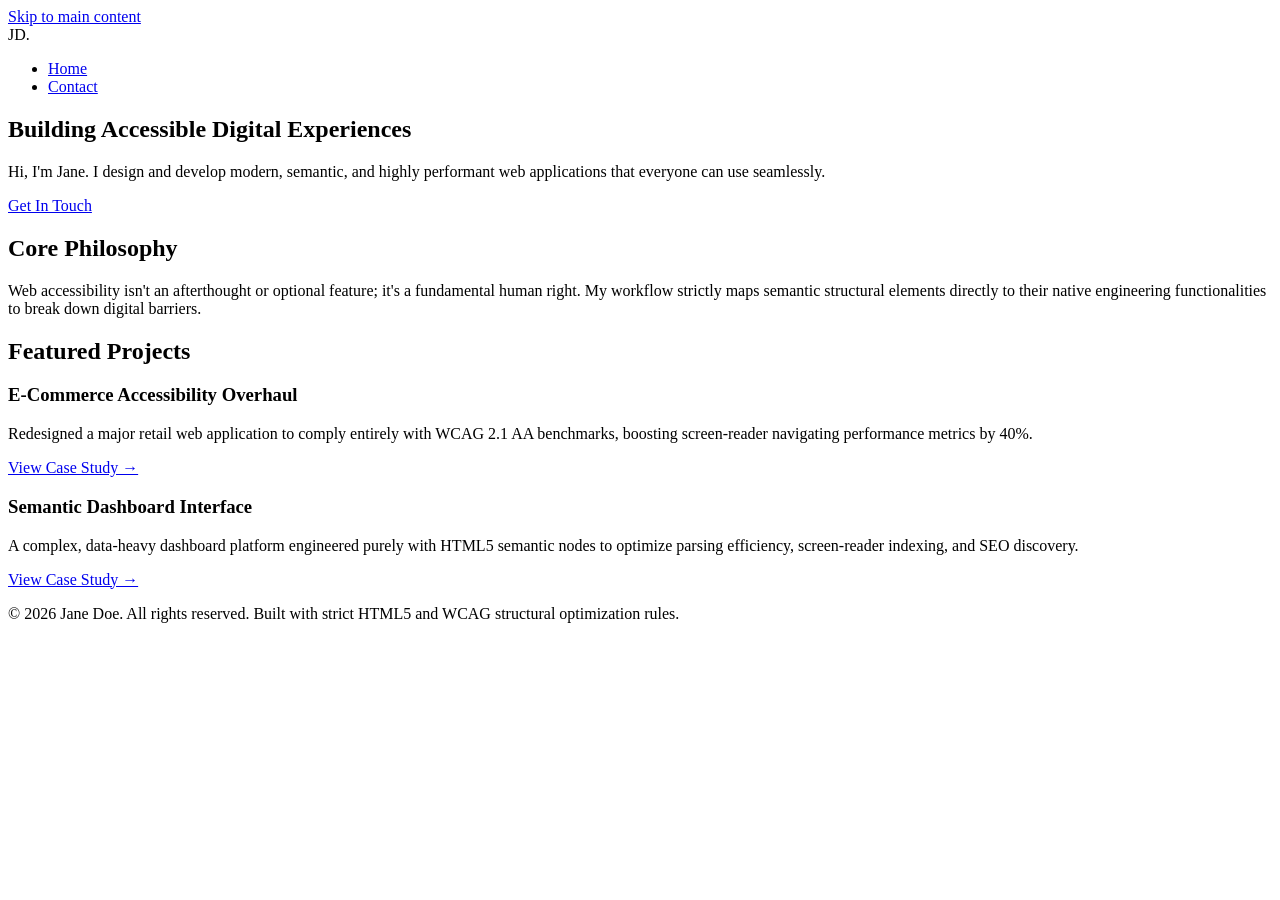
==== Task-202/index.html @ 35fa9a92 "Rename index.html to Task-202/index.html" ====
<!DOCTYPE html>
<html lang="en">
<head>
  <meta charset="UTF-8">
  <meta name="viewport" content="width=device-width, initial-scale=1.0">
  <title>Jane Doe | Frontend Developer & UI Designer Portfolio</title>
  <meta name="description" content="Professional portfolio of Jane Doe, a Frontend Developer specialized in accessible, modern web applications.">
  <meta name="keywords" content="Frontend Developer, Web Development, Accessibility, WCAG, HTML5, CSS3, Responsive Design">
  <meta name="author" content="Jane Doe">
  <link rel="canonical" href="https://example.com/index.html">
  <link rel="stylesheet" href="style.css">
  <meta name="robots" content="index, follow">
</head>
<body>

  <a href="#main-content" class="skip-link">Skip to main content</a>

  <header class="site-header">
    <div class="header-container">
      <span class="site-logo" aria-label="Jane Doe Portfolio Home">JD.</span>
      <nav aria-label="Main Navigation">
        <ul class="nav-links">
          <li><a href="index.html" aria-current="page">Home</a></li>
          <li><a href="contact.html">Contact</a></li>
        </ul>
      </nav>
    </div>
  </header>

  <main id="main-content">
    
    <div class="content-primary-column">
      <section class="hero-section" aria-labelledby="hero-heading">
        <h1 id="hero-heading">Building Accessible Digital Experiences</h1>
        <p>Hi, I'm Jane. I design and develop modern, semantic, and highly performant web applications that everyone can use seamlessly.</p>
        <a href="contact.html" class="btn-primary" aria-label="Navigate to contact page to get in touch">Get In Touch</a>
      </section>

      <section class="philosophy-section" aria-labelledby="philosophy-heading">
        <h2 id="philosophy-heading">Core Philosophy</h2>
        <p>Web accessibility isn't an afterthought or optional feature; it's a fundamental human right. My workflow strictly maps semantic structural elements directly to their native engineering functionalities to break down digital barriers.</p>
      </section>
    </div>

    <aside class="sidebar-section" aria-labelledby="sidebar-heading">
      <h2 id="sidebar-heading">Featured Projects</h2>
      
      <article class="project-card">
        <h3>E-Commerce Accessibility Overhaul</h3>
        <p>Redesigned a major retail web application to comply entirely with WCAG 2.1 AA benchmarks, boosting screen-reader navigating performance metrics by 40%.</p>
        <a href="#" class="project-link" aria-label="View E-Commerce Accessibility Overhaul case study">View Case Study &rarr;</a>
      </article>

      <article class="project-card">
        <h3>Semantic Dashboard Interface</h3>
        <p>A complex, data-heavy dashboard platform engineered purely with HTML5 semantic nodes to optimize parsing efficiency, screen-reader indexing, and SEO discovery.</p>
        <a href="#" class="project-link" aria-label="View Semantic Dashboard Interface case study">View Case Study &rarr;</a>
      </article>
    </aside>

  </main>

  <footer class="site-footer">
    <p>&copy; 2026 Jane Doe. All rights reserved. Built with strict HTML5 and WCAG structural optimization rules.</p>
  </footer>

</body>
</html>
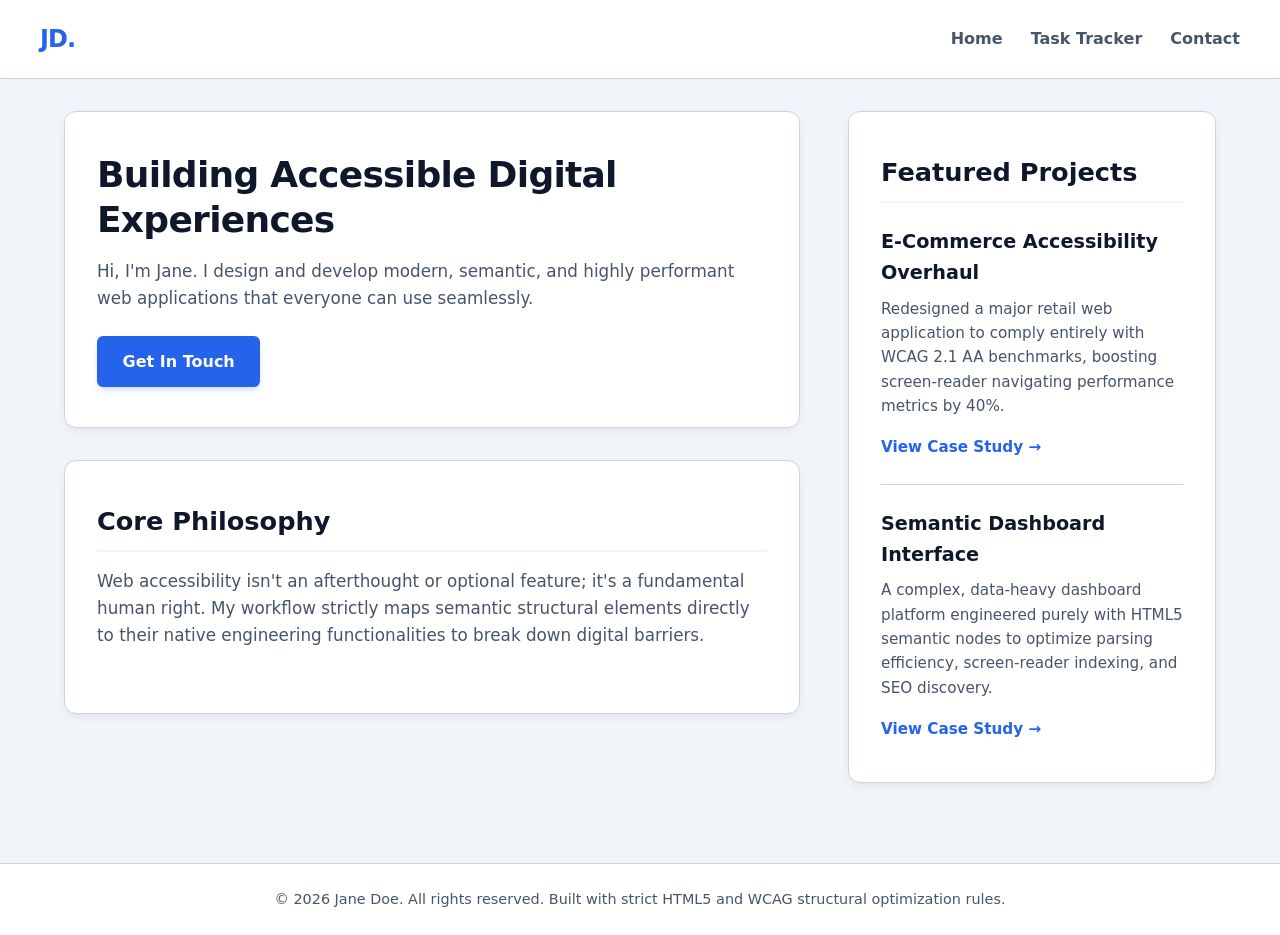
==== commit df29ee73: "index.html" ====
--- a/Task-202/index.html
+++ b/Task-202/index.html
@@ -20,7 +20,8 @@
       <span class="site-logo" aria-label="Jane Doe Portfolio Home">JD.</span>
       <nav aria-label="Main Navigation">
         <ul class="nav-links">
-          <li><a href="index.html" aria-current="page">Home</a></li>
+          <li><a href="index.html" class="activ">Home</a></li>
+          <li><a href="../Task-203/todo.html">Task Tracker</a></li>
           <li><a href="contact.html">Contact</a></li>
         </ul>
       </nav>
--- a/Task-202/style.css
+++ b/Task-202/style.css
@@ -0,0 +1,362 @@
+/* ==========================================================================
+   1. DESIGN TOKENS, CORE THEME VARIABLES, & SYSTEM ACCESSIBILITY PREFERENCES
+   ========================================================================== */
+:root {
+  /* Light Mode Color Spectrum Map Tokens */
+  --bg-primary: #f1f5f9;
+  --bg-surface: #ffffff;
+  --bg-input: #f8fafc;
+  --text-primary: #0f172a;
+  --text-secondary: #475569;
+  --accent-color: #2563eb;
+  --accent-hover: #1d4ed8;
+  --border-element: #cbd5e1;
+  --shadow-card: 0 4px 12px -2px rgba(15, 23, 42, 0.06), 0 2px 6px -1px rgba(15, 23, 42, 0.03);
+  --shadow-hover: 0 20px 25px -5px rgba(15, 23, 42, 0.1), 0 10px 10px -5px rgba(15, 23, 42, 0.04);
+  --border-radius-lg: 12px;
+  --border-radius-sm: 6px;
+  --global-transition: 0.25s cubic-bezier(0.4, 0, 0.2, 1);
+}
+
+/* Automatic Cascading System Dark Theme Mode Shift Trigger */
+@media (prefers-color-scheme: dark) {
+  :root {
+    --bg-primary: #0f172a;
+    --bg-surface: #1e293b;
+    --bg-input: #0f172a;
+    --text-primary: #f8fafc;
+    --text-secondary: #94a3b8;
+    --accent-color: #3b82f6;
+    --accent-hover: #60a5fa;
+    --border-element: #334155;
+    --shadow-card: 0 4px 12px rgba(0, 0, 0, 0.4);
+  }
+}
+
+/* Base Document Formatting Normalization rules */
+* {
+  margin: 0;
+  padding: 0;
+  box-sizing: border-box;
+}
+
+body {
+  font-family: system-ui, -apple-system, BlinkMacSystemFont, 'Segoe UI', Roboto, Helvetica, Arial, sans-serif;
+  background-color: var(--bg-primary);
+  color: var(--text-primary);
+  line-height: 1.6;
+  display: flex;
+  flex-direction: column;
+  min-height: 100vh;
+  transition: background-color var(--global-transition), color var(--global-transition);
+}
+
+/* Focus Outline Standardization for Enhanced Keyboard Navigation Accessibility */
+*:focus-visible {
+  outline: 3px dashed var(--accent-color);
+  outline-offset: 4px;
+}
+
+/* Accessible Structural Skip Link */
+.skip-link {
+  position: absolute;
+  top: -60px;
+  left: 1.5rem;
+  background-color: var(--accent-color);
+  color: #ffffff;
+  padding: 0.6rem 1.2rem;
+  font-weight: 700;
+  text-decoration: none;
+  border-radius: 0 0 var(--border-radius-sm) var(--border-radius-sm);
+  z-index: 999;
+  transition: top 0.2s ease-in-out;
+}
+.skip-link:focus {
+  top: 0;
+}
+
+/* ==========================================================================
+   2. HEADER CONTAINER & NAVIGATION MENU BAR SYSTEM (Flexbox Layout Blueprint)
+   ========================================================================== */
+.site-header {
+  background-color: var(--bg-surface);
+  border-bottom: 1px solid var(--border-element);
+  padding: 1.25rem 1.5rem;
+  position: sticky;
+  top: 0;
+  z-index: 100;
+  box-shadow: 0 1px 2px rgba(0,0,0,0.02);
+}
+
+.header-container {
+  display: flex;
+  flex-direction: column; /* Mobile stacking configuration */
+  align-items: center;
+  gap: 1rem;
+  max-width: 1200px;
+  margin: 0 auto;
+  width: 100%;
+}
+
+.site-logo {
+  font-size: 1.5rem;
+  font-weight: 800;
+  letter-spacing: -0.04em;
+  color: var(--accent-color);
+}
+
+.nav-links {
+  display: flex;
+  list-style: none;
+  gap: 1.75rem;
+}
+
+.nav-links a {
+  text-decoration: none;
+  color: var(--text-secondary);
+  font-weight: 600;
+  font-size: 1rem;
+  padding: 0.25rem 0;
+  transition: color var(--global-transition);
+}
+
+.nav-links a:hover,
+.nav-links a[aria-current="page"] {
+  color: var(--accent-color);
+  border-bottom: 2px solid var(--accent-color);
+}
+
+/* ==========================================================================
+   3. STRUCTURAL CONTENT MESH GRID SYSTEM LAYOUT ARCHITECTURE (CSS Grid Framework)
+   ========================================================================== */
+#main-content {
+  flex: 1;
+  display: grid;
+  grid-template-columns: 1fr; /* Stacks linearly for mobile viewports */
+  gap: 2rem;
+  max-width: 1200px;
+  margin: 2rem auto;
+  padding: 0 1.5rem;
+  width: 100%;
+}
+
+/* Left Content Stack Layout Wrapper */
+.content-primary-column {
+  display: flex;
+  flex-direction: column;
+  gap: 2rem;
+}
+
+/* Presentation Panel Cards Styling Architecture */
+.hero-section,
+.philosophy-section,
+.sidebar-section,
+.contact-section {
+  background-color: var(--bg-surface);
+  border: 1px solid var(--border-element);
+  border-radius: var(--border-radius-lg);
+  padding: 2.5rem 2rem;
+  box-shadow: var(--shadow-card);
+  transition: box-shadow var(--global-transition), transform var(--global-transition);
+}
+
+.hero-section:hover,
+.philosophy-section:hover,
+.sidebar-section:hover,
+.contact-section:hover {
+  box-shadow: var(--shadow-hover);
+}
+
+/* Document Typography Rule Hierarchies */
+h1 {
+  font-size: 2.25rem;
+  font-weight: 800;
+  line-height: 1.25;
+  margin-bottom: 1rem;
+  letter-spacing: -0.02em;
+}
+
+h2 {
+  font-size: 1.6rem;
+  font-weight: 700;
+  margin-bottom: 1rem;
+  color: var(--text-primary);
+  border-bottom: 2px solid var(--bg-primary);
+  padding-bottom: 0.5rem;
+}
+
+p {
+  color: var(--text-secondary);
+  font-size: 1.05rem;
+  margin-bottom: 1.5rem;
+}
+
+/* Action Trigger Elements Buttons */
+.btn-primary {
+  display: inline-block;
+  background-color: var(--accent-color);
+  color: #ffffff;
+  text-decoration: none;
+  padding: 0.8rem 1.6rem;
+  border-radius: var(--border-radius-sm);
+  font-weight: 600;
+  transition: background-color var(--global-transition), transform 0.1s ease;
+  box-shadow: 0 4px 6px -1px rgba(37, 99, 235, 0.2);
+}
+
+.btn-primary:hover {
+  background-color: var(--accent-hover);
+}
+
+.btn-primary:active {
+  transform: scale(0.98);
+}
+
+/* Sidebar Item Internal Elements Card styling */
+.project-card {
+  margin-top: 1.5rem;
+  padding-bottom: 1.5rem;
+  border-bottom: 1px solid var(--border-element);
+}
+
+.project-card:last-of-type {
+  border-bottom: none;
+  padding-bottom: 0;
+}
+
+.project-card h3 {
+  font-size: 1.2rem;
+  margin-bottom: 0.5rem;
+}
+
+.project-card p {
+  font-size: 0.95rem;
+  margin-bottom: 1rem;
+}
+
+.project-link {
+  color: var(--accent-color);
+  font-weight: 700;
+  text-decoration: none;
+  font-size: 0.95rem;
+}
+
+.project-link:hover {
+  text-decoration: underline;
+}
+
+/* ==========================================================================
+   4. FORM UI COMPONENT MODULE ELEMENTS AND SPACING
+   ========================================================================== */
+.accessible-form {
+  display: flex;
+  flex-direction: column;
+  gap: 1.5rem;
+}
+
+.form-group {
+  display: flex;
+  flex-direction: column;
+  gap: 0.5rem;
+}
+
+.form-group label {
+  font-weight: 600;
+  font-size: 0.95rem;
+}
+
+.required-indicator {
+  color: #dc2626;
+  margin-left: 0.15rem;
+}
+
+.form-group input,
+.form-group textarea {
+  width: 100%;
+  padding: 0.8rem 1rem;
+  border: 1px solid var(--border-element);
+  background-color: var(--bg-input);
+  color: var(--text-primary);
+  border-radius: var(--border-radius-sm);
+  font-family: inherit;
+  font-size: 1rem;
+  transition: border-color var(--global-transition), box-shadow var(--global-transition);
+}
+
+.form-group input:focus,
+.form-group textarea:focus {
+  outline: none;
+  border-color: var(--accent-color);
+  box-shadow: 0 0 0 4px rgba(37, 99, 235, 0.15);
+}
+
+/* Form Action Submission Key Element button styling override */
+.btn-submit-action {
+  background-color: var(--accent-color);
+  color: #ffffff;
+  border: none;
+  padding: 0.9rem 1.8rem;
+  font-size: 1rem;
+  font-weight: 600;
+  border-radius: var(--border-radius-sm);
+  cursor: pointer;
+  align-self: flex-start;
+  transition: background-color var(--global-transition), transform 0.1s ease;
+  box-shadow: 0 4px 6px -1px rgba(37, 99, 235, 0.2);
+}
+
+.btn-submit-action:hover {
+  background-color: var(--accent-hover);
+}
+
+.btn-submit-action:active {
+  transform: scale(0.98);
+}
+
+/* ==========================================================================
+   5. SITE FOOTER SPECIFICATION BLOCKS
+   ========================================================================== */
+.site-footer {
+  background-color: var(--bg-surface);
+  border-top: 1px solid var(--border-element);
+  padding: 1.5rem;
+  text-align: center;
+  margin-top: 3rem;
+}
+
+.site-footer p {
+  font-size: 0.9rem;
+  margin-bottom: 0;
+}
+
+/* ==========================================================================
+   6. RESPONSIVE ARCHITECTURE MEDIA QUERIES (Mobile-First Extensions)
+   ========================================================================== */
+
+/* Tablet Mode Viewport Layout Modifiers (Width >= 650px) */
+@media (min-width: 650px) {
+  .header-container {
+    flex-direction: row; /* Converts vertical stacks into space-between layout flows */
+    justify-content: space-between;
+  }
+}
+
+/* Desktop Master Layout 2D Structural Grid Separation Framework (Width >= 950px) */
+@media (min-width: 950px) {
+  #main-content {
+    /* Allocates 2 unequal columns layout grid: Primary elements take 2 units, Sidebar sidebar takes 1 unit */
+    grid-template-columns: 2fr 1fr;
+    gap: 3rem;
+  }
+
+  /* Specific visual balance targeting for the dedicated Contact Section layout block */
+  #main-content.contact-page-modifier {
+    grid-template-columns: 1fr;
+  }
+  
+  .contact-section {
+    max-width: 750px;
+    margin: 0 auto;
+    width: 100%;
+  }
+}
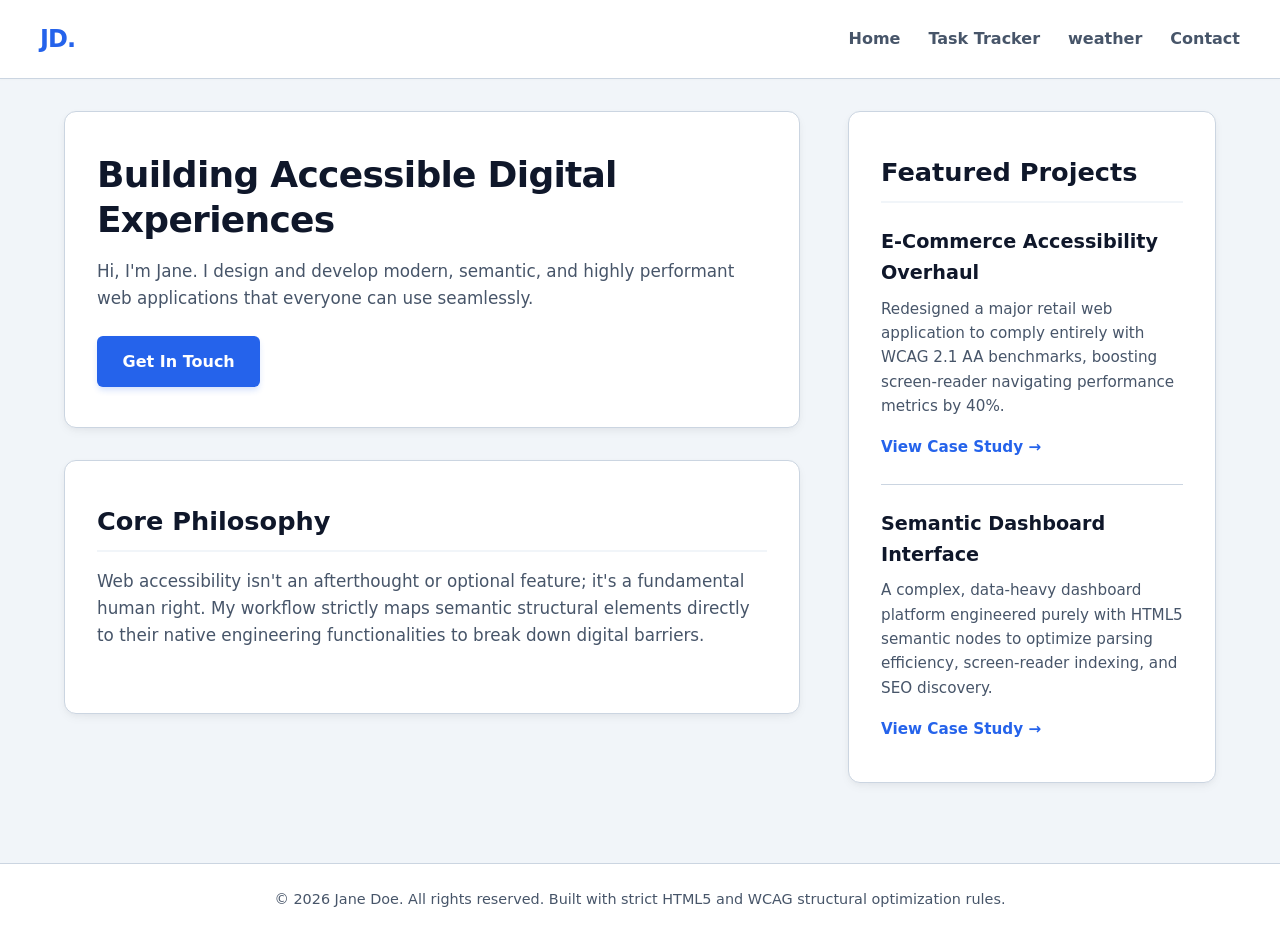
==== commit f78a93d4: "Update index.html" ====
--- a/Task-202/index.html
+++ b/Task-202/index.html
@@ -22,6 +22,7 @@
         <ul class="nav-links">
           <li><a href="index.html" class="activ">Home</a></li>
           <li><a href="../Task-203/todo.html">Task Tracker</a></li>
+          <li><a href="../Task-204/weather.html">weather</a></li>          
           <li><a href="contact.html">Contact</a></li>
         </ul>
       </nav>
